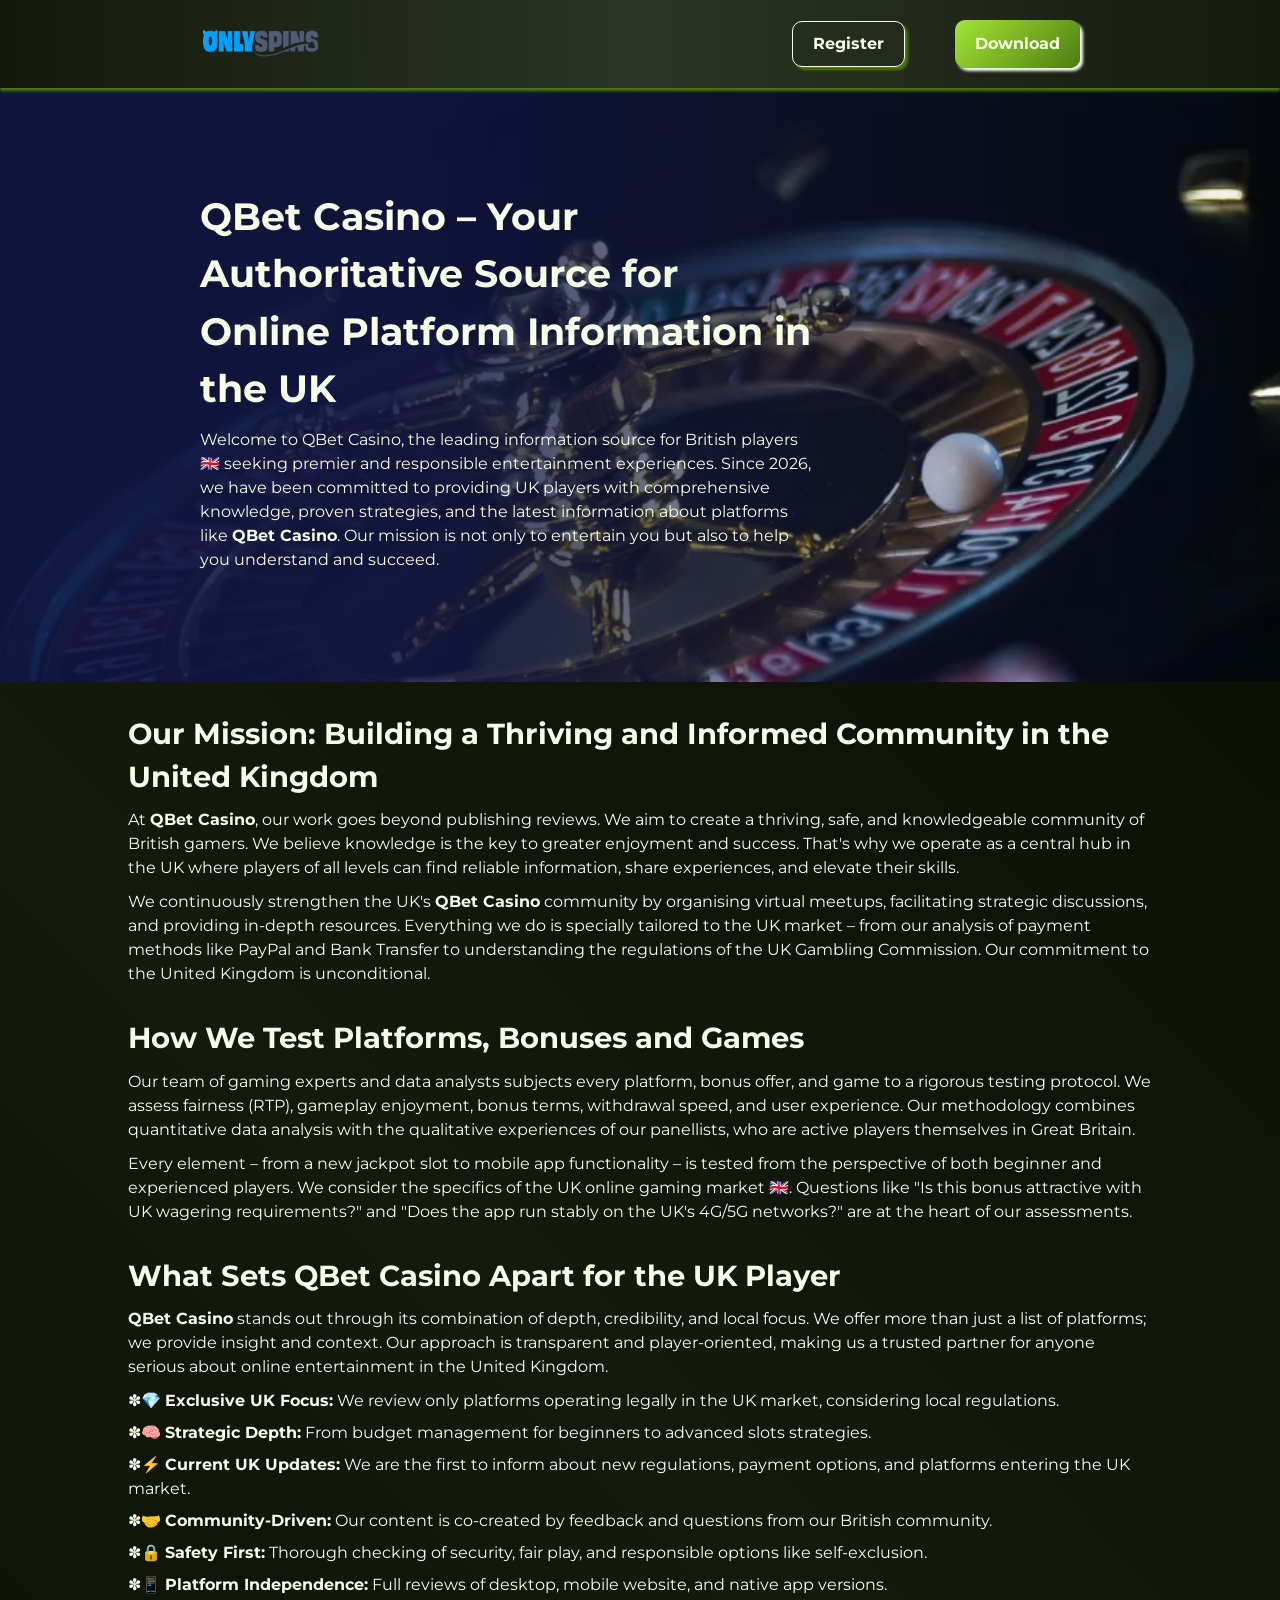
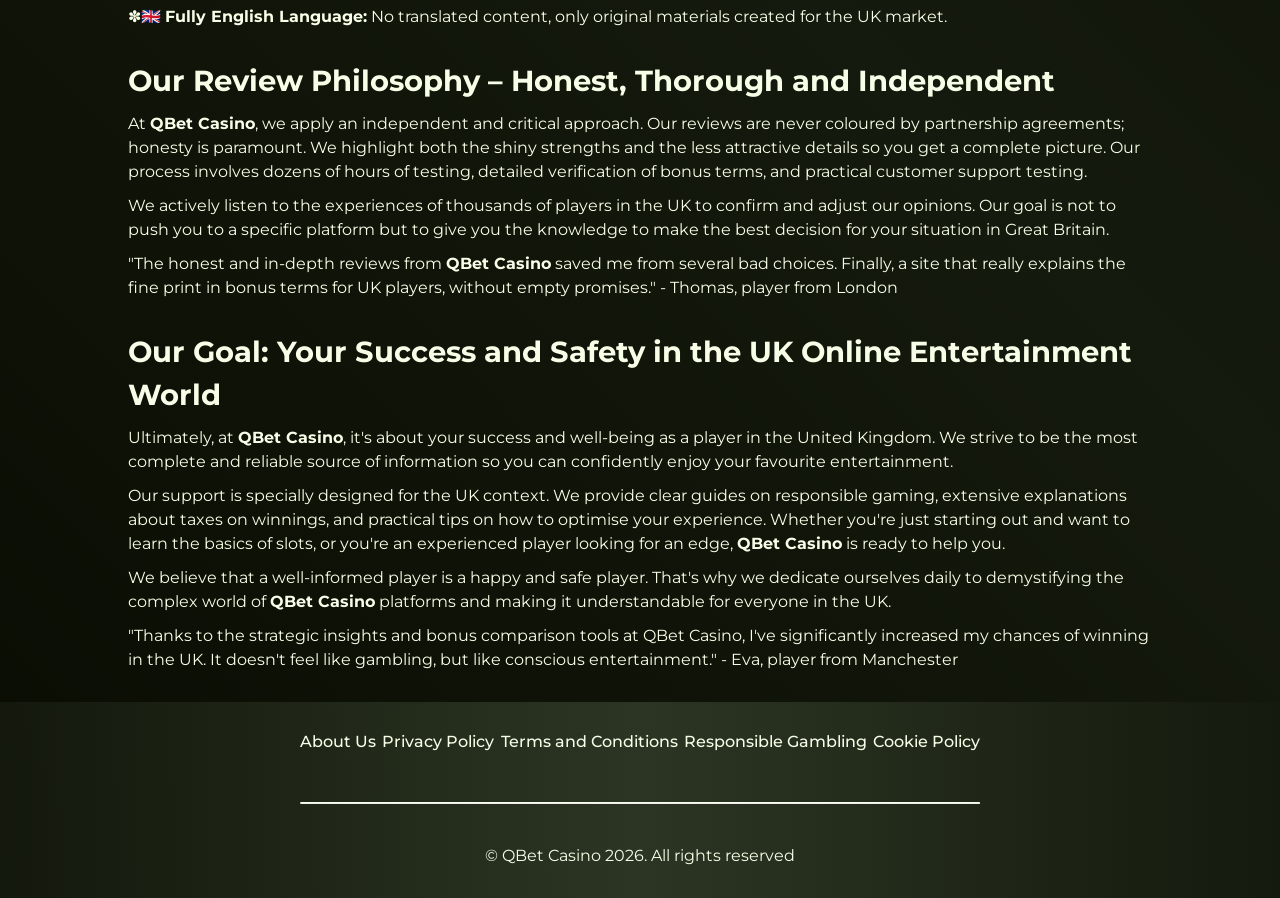
==== about-us/index.html @ 2fca8297 "add task" ====
<!DOCTYPE html>
<html lang="en">

<head>
    <meta charset="UTF-8">
    <meta name="viewport" content="width=device-width, initial-scale=1.0">
    <link rel="stylesheet" href="/style.css">
    <link rel="shortcut icon" href="/favicon.ico" type="image/x-icon">
    <title>QBet Casino – Your Trusted Guide to Online Platforms in the UK</title>
    <meta name="description"
        content="Discover everything about QBet Casino: in-depth guides, winning strategies, expert advice and latest updates specially for UK players.">
    <meta name="googlebot" content="index,follow,noarchive">

    <link rel="canonical" href="https://www.diamondhomeimprovementsltd.co.uk/about-us/">

    <meta property="og:type" content="website" />
    <meta property="og:title" content="QBet Casino – Your Trusted Guide to Online Platforms in the UK" />
    <meta property="og:description"
        content="Discover everything about QBet Casino: in-depth guides, winning strategies, expert advice and latest updates specially for UK players." />
    <meta property="og:url" content="https://www.diamondhomeimprovementsltd.co.uk/about-us/" />
    <meta property="og:site_name" content="QBet Casino" />
    <meta property="og:image" content="https://www.diamondhomeimprovementsltd.co.uk/img/1.webp" />
    <meta property="og:locale" content="en_GB" />

    <meta name="twitter:card" content="summary_large_image" />
    <meta name="twitter:title" content="QBet Casino – Your Trusted Guide to Online Platforms in the UK" />
    <meta name="twitter:description"
        content="Complete guides and proven strategies for QBet Casino players in the United Kingdom." />
    <meta name="twitter:image" content="https://www.diamondhomeimprovementsltd.co.uk/img/1.webp" />
</head>

<body>

    <header>
        <div class="logo">
            <a href="/"><img src="/img/logo.webp" alt="QBet Casino logo" width="140" height="70"></a>
        </div>

        <div class="header-btn">
            <a href="/play/" rel="nofollow" content="noindex" class="h-violet-btn">Register</a>
            <a href="/play/" rel="nofollow" content="noindex" class="h-accent-btn">Download</a>
        </div>
    </header>

    <main>
        <div class="promo">
            <div class="promo-l">
                <h1>QBet Casino – Your Authoritative Source for Online Platform Information in the UK</h1>
                <p class="txt">
                    Welcome to QBet Casino, the leading information source for British players 🇬🇧 seeking premier and
                    responsible entertainment experiences. Since 2026, we have been committed to providing UK players
                    with comprehensive knowledge, proven strategies, and the latest information about platforms like
                    <strong>QBet Casino</strong>. Our mission is not only to entertain you but also to help you
                    understand and succeed.
                </p>
            </div>
        </div>

        <div class="wrapper">
            <div class="container">
                <h2>Our Mission: Building a Thriving and Informed Community in the United Kingdom</h2>
                <p class="txt">
                    At <strong>QBet Casino</strong>, our work goes beyond publishing reviews. We aim to create a
                    thriving, safe, and knowledgeable community of British gamers. We believe knowledge is the key to
                    greater enjoyment and success. That's why we operate as a central hub in the UK where players of all
                    levels can find reliable information, share experiences, and elevate their skills.
                </p>
                <p class="txt">
                    We continuously strengthen the UK's <strong>QBet Casino</strong> community by organising virtual
                    meetups, facilitating strategic discussions, and providing in-depth resources. Everything we do is
                    specially tailored to the UK market – from our analysis of payment methods like PayPal and Bank
                    Transfer to understanding the regulations of the UK Gambling Commission. Our commitment to the
                    United Kingdom is unconditional.
                </p>
            </div>

            <div class="container">
                <h2>How We Test Platforms, Bonuses and Games</h2>
                <p class="txt">
                    Our team of gaming experts and data analysts subjects every platform, bonus offer, and game to a
                    rigorous testing protocol. We assess fairness (RTP), gameplay enjoyment, bonus terms, withdrawal
                    speed, and user experience. Our methodology combines quantitative data analysis with the qualitative
                    experiences of our panellists, who are active players themselves in Great Britain.
                </p>
                <p class="txt">
                    Every element – from a new jackpot slot to mobile app functionality – is tested from the perspective
                    of both beginner and experienced players. We consider the specifics of the UK online gaming market
                    🇬🇧. Questions like "Is this bonus attractive with UK wagering requirements?" and "Does the app run
                    stably on the UK's 4G/5G networks?" are at the heart of our assessments.
                </p>
            </div>

            <div class="container">
                <h2>What Sets QBet Casino Apart for the UK Player</h2>
                <p class="txt">
                    <strong>QBet Casino</strong> stands out through its combination of depth, credibility, and local
                    focus. We offer more than just a list of platforms; we provide insight and context. Our approach is
                    transparent and player-oriented, making us a trusted partner for anyone serious about online
                    entertainment in the United Kingdom.
                </p>
                <ul>
                    <li>💎 <strong>Exclusive UK Focus:</strong> We review only platforms operating legally in the UK
                        market, considering local regulations.</li>
                    <li>🧠 <strong>Strategic Depth:</strong> From budget management for beginners to advanced slots
                        strategies.</li>
                    <li>⚡ <strong>Current UK Updates:</strong> We are the first to inform about new regulations, payment
                        options, and platforms entering the UK market.</li>
                    <li>🤝 <strong>Community-Driven:</strong> Our content is co-created by feedback and questions from
                        our British community.</li>
                    <li>🔒 <strong>Safety First:</strong> Thorough checking of security, fair play, and responsible
                        options like self-exclusion.</li>
                    <li>📱 <strong>Platform Independence:</strong> Full reviews of desktop, mobile website, and native
                        app versions.</li>
                    <li>🇬🇧 <strong>Fully English Language:</strong> No translated content, only original materials
                        created for the UK market.</li>
                </ul>
            </div>

            <div class="container">
                <h2>Our Review Philosophy – Honest, Thorough and Independent</h2>
                <p class="txt">
                    At <strong>QBet Casino</strong>, we apply an independent and critical approach. Our reviews are
                    never coloured by partnership agreements; honesty is paramount. We highlight both the shiny
                    strengths and the less attractive details so you get a complete picture. Our process involves dozens
                    of hours of testing, detailed verification of bonus terms, and practical customer support testing.
                </p>
                <p class="txt">
                    We actively listen to the experiences of thousands of players in the UK to confirm and adjust our
                    opinions. Our goal is not to push you to a specific platform but to give you the knowledge to make
                    the best decision for your situation in Great Britain.
                </p>
                <p class="txt">
                    "The honest and in-depth reviews from <strong>QBet Casino</strong> saved me from several bad
                    choices. Finally, a site that really explains the fine print in bonus terms for UK players, without
                    empty promises." - Thomas, player from London
                </p>
            </div>

            <div class="container">
                <h2>Our Goal: Your Success and Safety in the UK Online Entertainment World</h2>
                <p class="txt">
                    Ultimately, at <strong>QBet Casino</strong>, it's about your success and well-being as a player in
                    the United Kingdom. We strive to be the most complete and reliable source of information so you can
                    confidently enjoy your favourite entertainment.
                </p>
                <p class="txt">
                    Our support is specially designed for the UK context. We provide clear guides on responsible gaming,
                    extensive explanations about taxes on winnings, and practical tips on how to optimise your
                    experience. Whether you're just starting out and want to learn the basics of slots, or you're an
                    experienced player looking for an edge, <strong>QBet Casino</strong> is ready to help you.
                </p>
                <p class="txt">
                    We believe that a well-informed player is a happy and safe player. That's why we dedicate ourselves
                    daily to demystifying the complex world of <strong>QBet Casino</strong> platforms and making it
                    understandable for everyone in the UK.
                </p>
                <p class="txt">
                    "Thanks to the strategic insights and bonus comparison tools at QBet Casino, I've significantly
                    increased my chances of winning in the UK. It doesn't feel like gambling, but like conscious
                    entertainment." - Eva, player from Manchester
                </p>
            </div>
        </div>
    </main>

    <footer>
        <ul>
            <li>
                <a href="/about-us/">About Us</a>
            </li>
            <li>
                <a href="/privacy-policy/">Privacy Policy</a>
            </li>
            <li>
                <a href="/terms-and-conditions/">Terms and Conditions</a>
            </li>
            <li>
                <a href="/responsible-gambling/">Responsible Gambling</a>
            </li>
            <li>
                <a href="/cookie-policy/">Cookie Policy</a>
            </li>
        </ul>

        <hr>

        <p class="txt">
            © QBet Casino 2026. All rights reserved
        </p>
    </footer>
</body>

</html>
---- style.css ----
@font-face {
	font-family: Montserrat;
	src: url('./font/Montserrat-Regular.ttf') format('truetype');
	font-weight: 400;
	font-style: normal;
}
@font-face {
	font-family: Montserrat;
	src: url('./font/Montserrat-Medium.ttf') format('truetype');
	font-weight: 500;
	font-style: normal;
}
@font-face {
	font-family: Montserrat;
	src: url('./font/Montserrat-Bold.ttf') format('truetype');
	font-weight: 700;
	font-style: normal;
}

:root {
	--background: linear-gradient(45deg, #0a0c02 0%, #141a0d 45%, #0a0c02 100%);
	--header: linear-gradient(90deg, #141a0de0, #2c3524, #141a0d);
	--btn-accent: linear-gradient(135deg, #a3e635, #4d7c0f);
	--btn-inherit: #f7fee7;
	--accent: linear-gradient(135deg, #bef264, #65a30d);
	--gift: #f9fafb;
	--gift-btn: linear-gradient(135deg, #365314, #1a2e05);
	--border-radius: 10px;
	--table: linear-gradient(180deg, #141a0d, #0a0c02);
	--minus: #fb7185;
	--shadow: #a3e63520;
	--second-shadow: #4d7c0f;
}

* {
	margin: 0;
	padding: 0;
	box-sizing: border-box;
	scroll-behavior: smooth;
	text-overflow: clip;
}

ul {
	list-style: '✽';
	list-style-position: inside;
}

ul li,
ol li {
	margin: 8px 0;
}

ul li::marker {
	color: var(--accent);
}

ol {
	list-style-position: inside;
}

a {
	text-decoration: none;
	color: inherit;
}

img,
video {
	width: 80%;
	height: auto;
	display: block;
	border-radius: var(--border-radius);
}

button {
	all: unset;
	cursor: pointer;
	box-sizing: border-box;
}

input,
textarea,
button,
select {
	font: inherit;
	border: none;
	outline: none;
}

h1,
h2,
h3,
h4,
h5,
h6 {
	font-weight: 500;
	color: var(--btn-inherit) fff;
}

h1 {
	font-weight: 700;
	font-size: 2.4rem;
}

h2 {
	font-size: 1.8rem;
	font-weight: 700;
}

h3 {
	font-size: 1.5rem;
	font-weight: 500;
	margin: 10px 0;
}

.txt {
	font-size: 1rem;
	margin: 10px 0;
}
body {
	font-family: 'Montserrat', sans-serif;
	font-size: 1rem;
	line-height: 1.5;
	background: var(--background);
	color: var(--btn-inherit);
	box-sizing: border-box;
}

main {
	width: 100%;
	margin: 0 auto;
}

header {
	padding: 10px 200px;
	height: auto;
	display: flex;
	align-items: center;
	justify-content: space-between;
	background: var(--header);
	box-shadow: 0 3px 3px var(--second-shadow);
	max-width: 100vw;
	margin: 0 auto;
	position: sticky;
	top: 0;
	z-index: 100;
}

header img {
	width: 120px;
	height: auto;
	border-radius: 10px;
}

.header-btn {
	display: flex;
	align-items: center;
	justify-content: space-between;
}

.h-violet-btn {
	padding: 10px 20px;
	font-size: 1rem;
	border: 1px solid var(--btn-inherit);
	border-radius: 10px;
	box-shadow: 3px 3px 3px var(--second-shadow);
	margin-right: 50px;
	font-weight: 700;
	transition: all 0.3s ease-in-out;
}

.h-accent-btn {
	padding: 12px 20px;
	font-size: 1rem;
	background: var(--btn-accent);
	box-shadow: 3px 3px 3px var(--gift);
	border-radius: 10px;
	text-align: center;
	font-weight: 700;
	transition: all 0.3s ease;
}

.h-app-link {
	font-size: 1rem;
	font-weight: 600;
	transition: all 0.5s ease;
}

.h-accent-btn:hover {
	background: white;
	color: var(--minus);
}

.h-violet-btn:hover,
.h-accent-btn:hover {
	transform: scale(0.9);
	box-shadow: 1px 1px 5px var(--gift);
}

.h-app-link:hover {
	font-size: 1.2rem;
}

.wrapper {
	max-width: 80%;
	margin: 0 auto;
}

.promo {
	display: flex;
	align-items: center;
	justify-content: space-between;
	padding: 100px 200px;
	gap: 50px;
	background-image:
		linear-gradient(90deg, rgba(17, 22, 65, 0.89) 30%, rgba(255, 255, 255, 0) 100%), url(./img/layer.webp);
	background-repeat: no-repeat;
	background-size: cover;
}

.promo-l {
	width: 70%;
	z-index: 10;
}

.blob {
	position: absolute;
	width: 80px;
	height: 80px;
	background: var(--btn-accent);
	box-shadow:
		0 0 50px rgba(250, 204, 21, 0.4),
		inset 10px -10px 20px rgba(0, 0, 0, 0.1);
	border-radius: 60% 40% 30% 70% / 60% 30% 70% 40%;
	animation:
		morph 8s ease-in-out infinite,
		float 12s ease-in-out infinite;

	filter: blur(1px);
	z-index: -1;
}

@keyframes morph {
	0% {
		border-radius: 60% 40% 30% 70% / 60% 30% 70% 40%;
	}
	25% {
		border-radius: 45% 55% 50% 50% / 55% 45% 55% 45%;
	}
	50% {
		border-radius: 30% 70% 70% 30% / 30% 30% 70% 70%;
	}
	75% {
		border-radius: 55% 45% 40% 60% / 45% 55% 45% 55%;
	}
	100% {
		border-radius: 60% 40% 30% 70% / 60% 30% 70% 40%;
	}
}

@keyframes float {
	0%,
	100% {
		transform: translate(0, 0) rotate(0deg);
	}
	33% {
		transform: translate(30px, -50px) rotate(5deg);
	}
	66% {
		transform: translate(-20px, 20px) rotate(-5deg);
	}
}

.promo-gift {
	background: var(--gift);
	width: 30%;
	height: auto;
	padding: 20px 40px;
	text-align: center;
	border-radius: 20px;
	animation: pulse-shadow 2s infinite;
}

@keyframes pulse-shadow {
	0% {
		box-shadow: 0 0 25px 3px var(--second-shadow);
	}
	50% {
		box-shadow: 0 0 15px 8px var(--second-shadow);
	}
	100% {
		box-shadow: 0 0 25px 3px var(--second-shadow);
	}
}

.gift-box {
	background: var(--gift);
	border-radius: 100%;
	width: 84px;
	height: auto;
	display: flex;
	align-items: center;
	justify-content: center;
	padding: 12px;
	margin: 0px auto;
	margin-top: -48px;
}

.txt-accent {
	color: var(--minus);
	font-size: 1.5rem;
	line-height: 2rem;
	font-weight: 700;
}

.btn-accent {
	display: inline-block;
	padding: 10px 16px;
	font-size: 1rem;
	background: var(--gift-btn);
	color: var(--btn-inherit) fff;
	border-radius: 10px;
	text-align: center;
	font-weight: 700;
	margin: 20px auto;
	text-transform: uppercase;
	transition: all 0.4s ease-in-out;
}

.btn-accent:hover {
	transform: scale(1.1);
}

.gift-zoom {
	animation: zoom-in-zoom-out 3s ease infinite;
}

@keyframes zoom-in-zoom-out {
	0% {
		scale: 120%;
	}
	50% {
		scale: 140%;
	}
	100% {
		scale: 120%;
	}
}

.navigation {
	margin: 20px auto;
	background: var(--gift-btn);
	border-radius: 16px;
	box-shadow: 0 0 15px 3px var(--second-shadow);
	padding: 8px;
	transition: all 0.4s ease;
}

.navigation:hover {
	box-shadow: 0 0 10px 9px var(--second-shadow);
}

.txt-nav {
	text-align: center;
	cursor: pointer;
	position: relative;
	padding: 10px 0;
	font-size: 1.2rem;
	font-weight: 500;
	display: block;
}

.txt-nav::before {
	content: '☰';
	position: absolute;
	top: 11px;
	right: 20px;
}

.nav-list {
	margin: 0 auto;
	column-count: 3;
	width: 100%;
	border: 1px solid var(--accent);
	padding: 10px;
	background: var(--gift-btn);
	border-radius: 10px;
	display: none;
}

#toggle-nav:checked ~ .nav-list {
	display: block;
}

.nav-list li {
	margin: 4px 0;
}

.nav-list li a:hover {
	text-decoration: underline;
}

.container {
	margin: 30px auto;
}

.table-wrapper {
	overflow-x: auto;
	margin-top: 1.5rem;
	border-radius: var(--border-radius);
	width: 100%;
}

.table-wrapper table {
	width: 100%;
	border-collapse: collapse;
	color: var(--white);
	font-size: 1rem;
	min-width: 320px;
	background: var(--gift-btn);
	border-radius: 12px;
	margin: 20px auto;
}

thead {
	background: var(--table);
}

table td,
table th {
	border: 1px solid var(--background);
	padding: 8px;
}

table tr:nth-child(even) {
	background: #20173072;
}

.steps-container {
	display: flex;
	flex-direction: column;
	gap: 40px;
	padding-left: 24px;
	border-left: 3px solid #6edb7d;
	margin: 20px 40px;
	width: 100%;
}

.loggen {
	width: 80%;
	margin: 20px auto;
	padding: 40px;
	background: var(--gift-btn);
	border-radius: 10px;
	border: 2px solid var(--accent);
}

.loggen h2 {
	text-align: center;
}

.step {
	display: flex;
	align-items: flex-start;
	gap: 20px;
	position: relative;
}

.step-number {
	position: absolute;
	left: -40px;
	top: 0;
	background: #6edb7d;
	color: white;
	font-weight: bold;
	border-radius: 50%;
	width: 30px;
	height: 30px;
	text-align: center;
	line-height: 30px;
	font-size: 16px;
}

hr {
	width: 100%;
	border-top: 1px solid var(--btn-inherit);
	border-radius: 10px;
	margin-top: 10px;
}

.step-content {
	width: 90%;
}

.step-content h3 {
	margin: 0 0 10px;
	font-size: 20px;
	color: var(--btn-inherit);
}

.step-content img {
	max-width: 60%;
	border-radius: 8px;
	margin-bottom: 10px;
}

.promoties-bonus {
	display: flex;
	align-items: start;
	justify-content: space-evenly;
	gap: 30px;
}

.voordelen {
	width: 100%;
	border: 2px solid var(--btn-accent);
	border-radius: 12px;
}

.voordelen ul,
.nadelen ul {
	padding: 14px 20px;
}

.voordelen-title {
	display: flex;
	background: var(--btn-accent);
	font-size: 1.2rem;
	font-weight: 700;
	padding: 8px 14px;
	border-top-left-radius: 8px;
	border-top-right-radius: 8px;
}

.nadelen {
	width: 100%;
	border: 2px solid var(--minus);
	border-radius: 12px;
}

.nadelen-title {
	display: flex;
	background: var(--minus);
	font-size: 1.2rem;
	font-weight: 700;
	padding: 8px 14px;
	border-top-left-radius: 8px;
	border-top-right-radius: 8px;
}

.faq-contnetn {
	background: var(--table);
	padding: 18px 40px;
}

.qa-content {
	margin: 20px auto;
	display: flex;
	flex-direction: column;
}
.qa-scontent-title {
	margin: 10px auto;
	border-top: 1px solid var(--btn-inherit);
}

.qa-title {
	font-size: 20px;
	width: 100%;
	position: relative;
	margin: 0;
	display: block;
	cursor: pointer;
}

.qa-answaer {
	font-size: 18px;
	padding: 0px 10px;
	margin: 0 10px;
	color: var(--btn-inherit);
}

footer {
	display: flex;
	flex-direction: column;
	align-items: center;
	justify-content: center;
	gap: 30px;
	margin: 0 auto;
	width: 100%;
	padding: 20px 300px;
	background: var(--header);
	text-align: center;
}

footer ul {
	list-style: none;
	display: flex;
	align-items: center;
	justify-content: space-between;
	width: 100%;
	font-size: 1rem;
	font-weight: 500;
	transition: all 0.4s ease-in-out;
}

footer a img {
	width: 80px;
	height: auto;
}

footer ul li:hover {
	color: var(--btn-accent);
}

.f-active {
	color: var(--btn-accent);
}

.pages {
	padding: 20px 0;
	display: flex;
	flex-direction: column;
	gap: 20px;
}

@media (max-width: 1024px) {
	h1 {
		font-size: 2rem;
	}

	header {
		/* flex-wrap: wrap; */
		padding: 4px 6px;
		margin: 0 auto;
		text-align: center;
		align-items: center;
		justify-content: center;
		gap: 4px;
		max-width: 100vw;
		margin: 0 auto;
		position: sticky;
		top: 0;
		z-index: 100;
	}

	header img {
		max-width: 100px;
	}

	.h-violet-btn {
		margin-right: 10px;
	}

	.h-violet-btn,
	.h-accent-btn {
		padding: 10px 14px;
	}

	.header-app {
		position: absolute;
		bottom: -24px;
		background: var(--header);
		width: 100vw;
	}

	.promo {
		padding: 20px;
		margin: 0 auto;
		flex-direction: column;
	}

	.promo-l {
		width: 100%;
	}

	.promo-gift {
		width: 100%;
	}

	.nav-list {
		column-count: 2;
		justify-content: space-between;
	}

	table {
		width: 100%;
	}

	.loggen {
		width: 100%;
		margin: 20px 8px;
	}

	.promoties-bonus {
		flex-direction: column;
	}

	.wrapper {
		max-width: 100%;
		padding: 10px;
		margin: 20px auto;
	}

	footer {
		padding: 10px;
		text-align: center;
	}

	footer ul:first-child {
		flex-direction: column;
	}
}
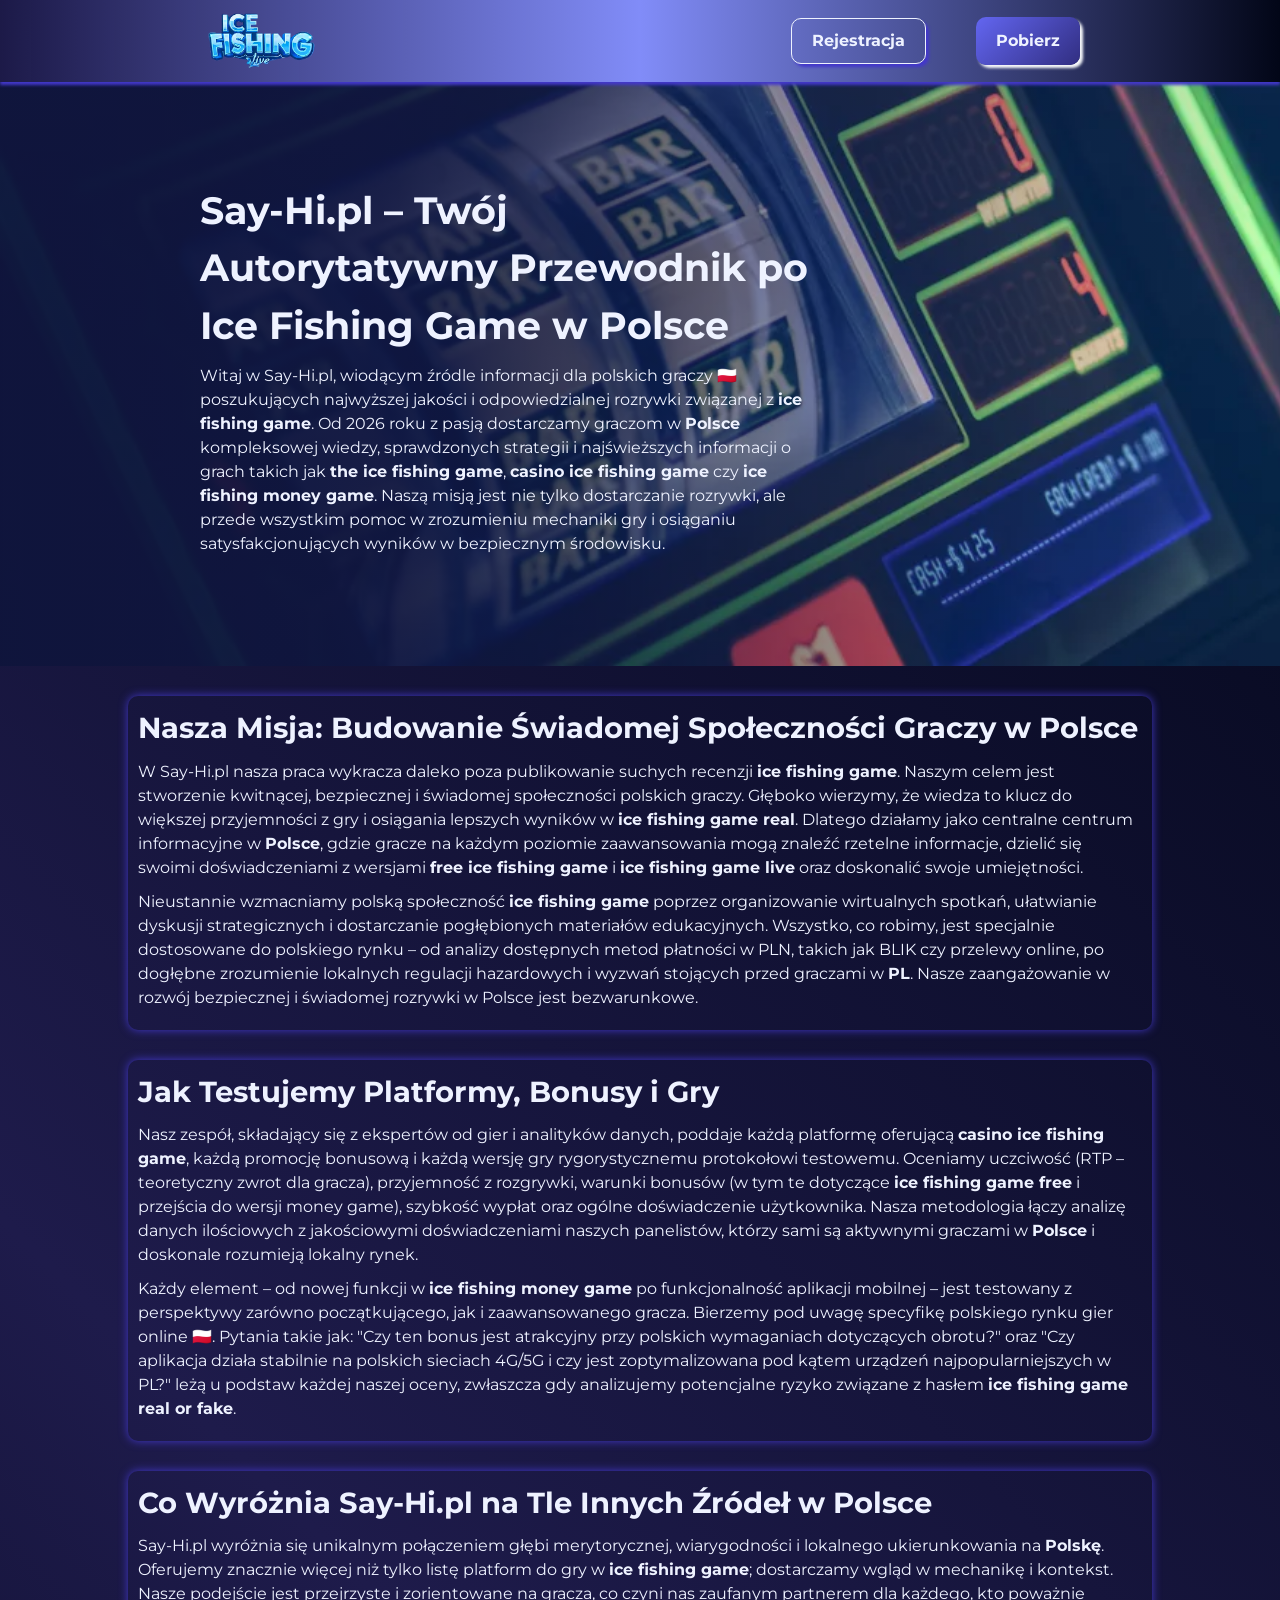
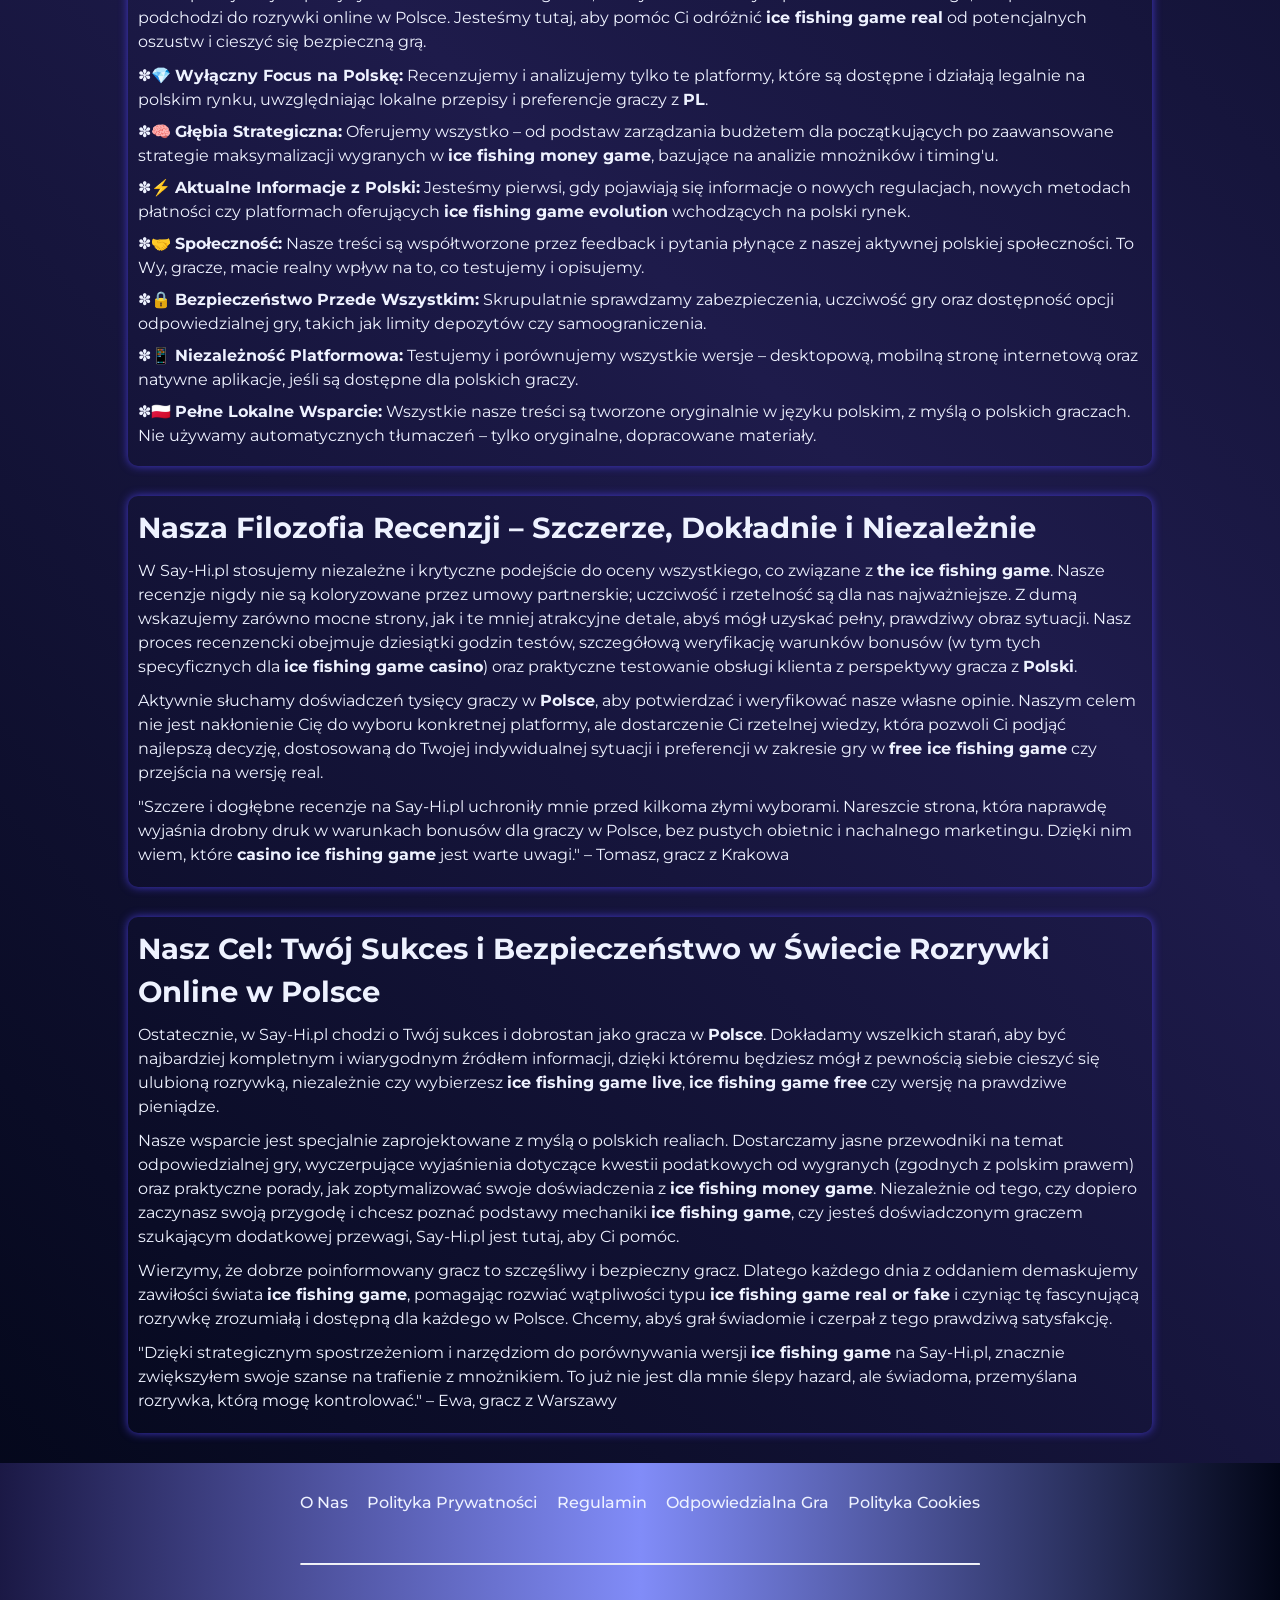
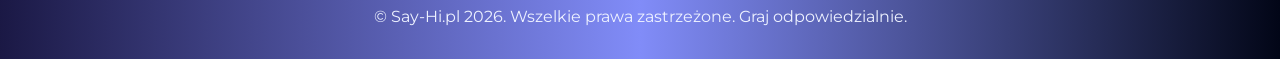
==== commit d9419dcb: "add new info" ====
--- a/about-us/index.html
+++ b/about-us/index.html
@@ -1,163 +1,197 @@
 <!DOCTYPE html>
-<html lang="en">
+<html lang="pl">
 
 <head>
     <meta charset="UTF-8">
     <meta name="viewport" content="width=device-width, initial-scale=1.0">
     <link rel="stylesheet" href="/style.css">
     <link rel="shortcut icon" href="/favicon.ico" type="image/x-icon">
-    <title>QBet Casino – Your Trusted Guide to Online Platforms in the UK</title>
+    <title>O Nas – Say-Hi.pl | Twój Przewodnik po Ice Fishing Game w Polsce</title>
     <meta name="description"
-        content="Discover everything about QBet Casino: in-depth guides, winning strategies, expert advice and latest updates specially for UK players.">
+        content="Poznaj zespół Say-Hi.pl – wiarygodne źródło informacji o ice fishing game w Polsce. Dowiedz się kim jesteśmy, jak testujemy gry i dlaczego ufają nam gracze z PL.">
     <meta name="googlebot" content="index,follow,noarchive">
 
-    <link rel="canonical" href="https://www.diamondhomeimprovementsltd.co.uk/about-us/">
+    <link rel="canonical" href="https://say-hi.pl/about-us/">
 
     <meta property="og:type" content="website" />
-    <meta property="og:title" content="QBet Casino – Your Trusted Guide to Online Platforms in the UK" />
+    <meta property="og:title" content="O Nas – Say-Hi.pl | Twój Przewodnik po Ice Fishing Game w Polsce" />
     <meta property="og:description"
-        content="Discover everything about QBet Casino: in-depth guides, winning strategies, expert advice and latest updates specially for UK players." />
-    <meta property="og:url" content="https://www.diamondhomeimprovementsltd.co.uk/about-us/" />
-    <meta property="og:site_name" content="QBet Casino" />
-    <meta property="og:image" content="https://www.diamondhomeimprovementsltd.co.uk/img/1.webp" />
-    <meta property="og:locale" content="en_GB" />
+        content="Poznaj zespół Say-Hi.pl – wiarygodne źródło informacji o ice fishing game w Polsce. Dowiedz się kim jesteśmy, jak testujemy gry i dlaczego ufają nam gracze z PL." />
+    <meta property="og:url" content="https://say-hi.pl/about-us/" />
+    <meta property="og:site_name" content="Say-Hi.pl" />
+    <meta property="og:image" content="https://say-hi.pl/img/1.webp" />
+    <meta property="og:locale" content="pl_PL" />
 
     <meta name="twitter:card" content="summary_large_image" />
-    <meta name="twitter:title" content="QBet Casino – Your Trusted Guide to Online Platforms in the UK" />
+    <meta name="twitter:title" content="O Nas – Say-Hi.pl | Twój Przewodnik po Ice Fishing Game w Polsce" />
     <meta name="twitter:description"
-        content="Complete guides and proven strategies for QBet Casino players in the United Kingdom." />
-    <meta name="twitter:image" content="https://www.diamondhomeimprovementsltd.co.uk/img/1.webp" />
+        content="Kompletne przewodniki i sprawdzone strategie dla graczy ice fishing game w Polsce." />
+    <meta name="twitter:image" content="https://say-hi.pl/img/1.webp" />
 </head>
 
 <body>
 
     <header>
         <div class="logo">
-            <a href="/"><img src="/img/logo.webp" alt="QBet Casino logo" width="140" height="70"></a>
+            <a href="/"><img src="/img/logo.webp" alt="Say-Hi.pl logo" width="140" height="70"></a>
         </div>
 
         <div class="header-btn">
-            <a href="/play/" rel="nofollow" content="noindex" class="h-violet-btn">Register</a>
-            <a href="/play/" rel="nofollow" content="noindex" class="h-accent-btn">Download</a>
+            <a href="/play/" rel="nofollow" content="noindex" class="h-violet-btn">Rejestracja</a>
+            <a href="/play/" rel="nofollow" content="noindex" class="h-accent-btn">Pobierz</a>
         </div>
     </header>
 
     <main>
         <div class="promo">
             <div class="promo-l">
-                <h1>QBet Casino – Your Authoritative Source for Online Platform Information in the UK</h1>
-                <p class="txt">
-                    Welcome to QBet Casino, the leading information source for British players 🇬🇧 seeking premier and
-                    responsible entertainment experiences. Since 2026, we have been committed to providing UK players
-                    with comprehensive knowledge, proven strategies, and the latest information about platforms like
-                    <strong>QBet Casino</strong>. Our mission is not only to entertain you but also to help you
-                    understand and succeed.
+                <h1>Say-Hi.pl – Twój Autorytatywny Przewodnik po Ice Fishing Game w Polsce</h1>
+                <p class="txt">
+                    Witaj w Say-Hi.pl, wiodącym źródle informacji dla polskich graczy 🇵🇱 poszukujących najwyższej
+                    jakości i odpowiedzialnej rozrywki związanej z <strong>ice fishing game</strong>. Od 2026 roku z
+                    pasją dostarczamy graczom w <strong>Polsce</strong> kompleksowej wiedzy, sprawdzonych strategii i
+                    najświeższych informacji o grach takich jak <strong>the ice fishing game</strong>, <strong>casino
+                        ice fishing game</strong> czy <strong>ice fishing money game</strong>. Naszą misją jest nie
+                    tylko dostarczanie rozrywki, ale przede wszystkim pomoc w zrozumieniu mechaniki gry i osiąganiu
+                    satysfakcjonujących wyników w bezpiecznym środowisku.
                 </p>
             </div>
         </div>
 
         <div class="wrapper">
             <div class="container">
-                <h2>Our Mission: Building a Thriving and Informed Community in the United Kingdom</h2>
-                <p class="txt">
-                    At <strong>QBet Casino</strong>, our work goes beyond publishing reviews. We aim to create a
-                    thriving, safe, and knowledgeable community of British gamers. We believe knowledge is the key to
-                    greater enjoyment and success. That's why we operate as a central hub in the UK where players of all
-                    levels can find reliable information, share experiences, and elevate their skills.
-                </p>
-                <p class="txt">
-                    We continuously strengthen the UK's <strong>QBet Casino</strong> community by organising virtual
-                    meetups, facilitating strategic discussions, and providing in-depth resources. Everything we do is
-                    specially tailored to the UK market – from our analysis of payment methods like PayPal and Bank
-                    Transfer to understanding the regulations of the UK Gambling Commission. Our commitment to the
-                    United Kingdom is unconditional.
-                </p>
-            </div>
-
-            <div class="container">
-                <h2>How We Test Platforms, Bonuses and Games</h2>
-                <p class="txt">
-                    Our team of gaming experts and data analysts subjects every platform, bonus offer, and game to a
-                    rigorous testing protocol. We assess fairness (RTP), gameplay enjoyment, bonus terms, withdrawal
-                    speed, and user experience. Our methodology combines quantitative data analysis with the qualitative
-                    experiences of our panellists, who are active players themselves in Great Britain.
-                </p>
-                <p class="txt">
-                    Every element – from a new jackpot slot to mobile app functionality – is tested from the perspective
-                    of both beginner and experienced players. We consider the specifics of the UK online gaming market
-                    🇬🇧. Questions like "Is this bonus attractive with UK wagering requirements?" and "Does the app run
-                    stably on the UK's 4G/5G networks?" are at the heart of our assessments.
-                </p>
-            </div>
-
-            <div class="container">
-                <h2>What Sets QBet Casino Apart for the UK Player</h2>
-                <p class="txt">
-                    <strong>QBet Casino</strong> stands out through its combination of depth, credibility, and local
-                    focus. We offer more than just a list of platforms; we provide insight and context. Our approach is
-                    transparent and player-oriented, making us a trusted partner for anyone serious about online
-                    entertainment in the United Kingdom.
+                <h2>Nasza Misja: Budowanie Świadomej Społeczności Graczy w Polsce</h2>
+                <p class="txt">
+                    W Say-Hi.pl nasza praca wykracza daleko poza publikowanie suchych recenzji <strong>ice fishing
+                        game</strong>. Naszym celem jest stworzenie kwitnącej, bezpiecznej i świadomej społeczności
+                    polskich graczy. Głęboko wierzymy, że wiedza to klucz do większej przyjemności z gry i osiągania
+                    lepszych wyników w <strong>ice fishing game real</strong>. Dlatego działamy jako centralne centrum
+                    informacyjne w <strong>Polsce</strong>, gdzie gracze na każdym poziomie zaawansowania mogą znaleźć
+                    rzetelne informacje, dzielić się swoimi doświadczeniami z wersjami <strong>free ice fishing
+                        game</strong> i <strong>ice fishing game live</strong> oraz doskonalić swoje umiejętności.
+                </p>
+                <p class="txt">
+                    Nieustannie wzmacniamy polską społeczność <strong>ice fishing game</strong> poprzez organizowanie
+                    wirtualnych spotkań, ułatwianie dyskusji strategicznych i dostarczanie pogłębionych materiałów
+                    edukacyjnych. Wszystko, co robimy, jest specjalnie dostosowane do polskiego rynku – od analizy
+                    dostępnych metod płatności w PLN, takich jak BLIK czy przelewy online, po dogłębne zrozumienie
+                    lokalnych regulacji hazardowych i wyzwań stojących przed graczami w <strong>PL</strong>. Nasze
+                    zaangażowanie w rozwój bezpiecznej i świadomej rozrywki w Polsce jest bezwarunkowe.
+                </p>
+            </div>
+
+            <div class="container">
+                <h2>Jak Testujemy Platformy, Bonusy i Gry</h2>
+                <p class="txt">
+                    Nasz zespół, składający się z ekspertów od gier i analityków danych, poddaje każdą platformę
+                    oferującą <strong>casino ice fishing game</strong>, każdą promocję bonusową i każdą wersję gry
+                    rygorystycznemu protokołowi testowemu. Oceniamy uczciwość (RTP – teoretyczny zwrot dla gracza),
+                    przyjemność z rozgrywki, warunki bonusów (w tym te dotyczące <strong>ice fishing game free</strong>
+                    i przejścia do wersji money game), szybkość wypłat oraz ogólne doświadczenie użytkownika. Nasza
+                    metodologia łączy analizę danych ilościowych z jakościowymi doświadczeniami naszych panelistów,
+                    którzy sami są aktywnymi graczami w <strong>Polsce</strong> i doskonale rozumieją lokalny rynek.
+                </p>
+                <p class="txt">
+                    Każdy element – od nowej funkcji w <strong>ice fishing money game</strong> po funkcjonalność
+                    aplikacji mobilnej – jest testowany z perspektywy zarówno początkującego, jak i zaawansowanego
+                    gracza. Bierzemy pod uwagę specyfikę polskiego rynku gier online 🇵🇱. Pytania takie jak: "Czy ten
+                    bonus jest atrakcyjny przy polskich wymaganiach dotyczących obrotu?" oraz "Czy aplikacja działa
+                    stabilnie na polskich sieciach 4G/5G i czy jest zoptymalizowana pod kątem urządzeń
+                    najpopularniejszych w PL?" leżą u podstaw każdej naszej oceny, zwłaszcza gdy analizujemy potencjalne
+                    ryzyko związane z hasłem <strong>ice fishing game real or fake</strong>.
+                </p>
+            </div>
+
+            <div class="container">
+                <h2>Co Wyróżnia Say-Hi.pl na Tle Innych Źródeł w Polsce</h2>
+                <p class="txt">
+                    Say-Hi.pl wyróżnia się unikalnym połączeniem głębi merytorycznej, wiarygodności i lokalnego
+                    ukierunkowania na <strong>Polskę</strong>. Oferujemy znacznie więcej niż tylko listę platform do gry
+                    w <strong>ice fishing game</strong>; dostarczamy wgląd w mechanikę i kontekst. Nasze podejście jest
+                    przejrzyste i zorientowane na gracza, co czyni nas zaufanym partnerem dla każdego, kto poważnie
+                    podchodzi do rozrywki online w Polsce. Jesteśmy tutaj, aby pomóc Ci odróżnić <strong>ice fishing
+                        game real</strong> od potencjalnych oszustw i cieszyć się bezpieczną grą.
                 </p>
                 <ul>
-                    <li>💎 <strong>Exclusive UK Focus:</strong> We review only platforms operating legally in the UK
-                        market, considering local regulations.</li>
-                    <li>🧠 <strong>Strategic Depth:</strong> From budget management for beginners to advanced slots
-                        strategies.</li>
-                    <li>⚡ <strong>Current UK Updates:</strong> We are the first to inform about new regulations, payment
-                        options, and platforms entering the UK market.</li>
-                    <li>🤝 <strong>Community-Driven:</strong> Our content is co-created by feedback and questions from
-                        our British community.</li>
-                    <li>🔒 <strong>Safety First:</strong> Thorough checking of security, fair play, and responsible
-                        options like self-exclusion.</li>
-                    <li>📱 <strong>Platform Independence:</strong> Full reviews of desktop, mobile website, and native
-                        app versions.</li>
-                    <li>🇬🇧 <strong>Fully English Language:</strong> No translated content, only original materials
-                        created for the UK market.</li>
+                    <li>💎 <strong>Wyłączny Focus na Polskę:</strong> Recenzujemy i analizujemy tylko te platformy,
+                        które są dostępne i działają legalnie na polskim rynku, uwzględniając lokalne przepisy i
+                        preferencje graczy z <strong>PL</strong>.</li>
+                    <li>🧠 <strong>Głębia Strategiczna:</strong> Oferujemy wszystko – od podstaw zarządzania budżetem
+                        dla początkujących po zaawansowane strategie maksymalizacji wygranych w <strong>ice fishing
+                            money game</strong>, bazujące na analizie mnożników i timing'u.</li>
+                    <li>⚡ <strong>Aktualne Informacje z Polski:</strong> Jesteśmy pierwsi, gdy pojawiają się informacje
+                        o nowych regulacjach, nowych metodach płatności czy platformach oferujących <strong>ice fishing
+                            game evolution</strong> wchodzących na polski rynek.</li>
+                    <li>🤝 <strong>Społeczność:</strong> Nasze treści są współtworzone przez feedback i pytania płynące
+                        z naszej aktywnej polskiej społeczności. To Wy, gracze, macie realny wpływ na to, co testujemy i
+                        opisujemy.</li>
+                    <li>🔒 <strong>Bezpieczeństwo Przede Wszystkim:</strong> Skrupulatnie sprawdzamy zabezpieczenia,
+                        uczciwość gry oraz dostępność opcji odpowiedzialnej gry, takich jak limity depozytów czy
+                        samoograniczenia.</li>
+                    <li>📱 <strong>Niezależność Platformowa:</strong> Testujemy i porównujemy wszystkie wersje –
+                        desktopową, mobilną stronę internetową oraz natywne aplikacje, jeśli są dostępne dla polskich
+                        graczy.</li>
+                    <li>🇵🇱 <strong>Pełne Lokalne Wsparcie:</strong> Wszystkie nasze treści są tworzone oryginalnie w
+                        języku polskim, z myślą o polskich graczach. Nie używamy automatycznych tłumaczeń – tylko
+                        oryginalne, dopracowane materiały.</li>
                 </ul>
             </div>
 
             <div class="container">
-                <h2>Our Review Philosophy – Honest, Thorough and Independent</h2>
-                <p class="txt">
-                    At <strong>QBet Casino</strong>, we apply an independent and critical approach. Our reviews are
-                    never coloured by partnership agreements; honesty is paramount. We highlight both the shiny
-                    strengths and the less attractive details so you get a complete picture. Our process involves dozens
-                    of hours of testing, detailed verification of bonus terms, and practical customer support testing.
-                </p>
-                <p class="txt">
-                    We actively listen to the experiences of thousands of players in the UK to confirm and adjust our
-                    opinions. Our goal is not to push you to a specific platform but to give you the knowledge to make
-                    the best decision for your situation in Great Britain.
-                </p>
-                <p class="txt">
-                    "The honest and in-depth reviews from <strong>QBet Casino</strong> saved me from several bad
-                    choices. Finally, a site that really explains the fine print in bonus terms for UK players, without
-                    empty promises." - Thomas, player from London
-                </p>
-            </div>
-
-            <div class="container">
-                <h2>Our Goal: Your Success and Safety in the UK Online Entertainment World</h2>
-                <p class="txt">
-                    Ultimately, at <strong>QBet Casino</strong>, it's about your success and well-being as a player in
-                    the United Kingdom. We strive to be the most complete and reliable source of information so you can
-                    confidently enjoy your favourite entertainment.
-                </p>
-                <p class="txt">
-                    Our support is specially designed for the UK context. We provide clear guides on responsible gaming,
-                    extensive explanations about taxes on winnings, and practical tips on how to optimise your
-                    experience. Whether you're just starting out and want to learn the basics of slots, or you're an
-                    experienced player looking for an edge, <strong>QBet Casino</strong> is ready to help you.
-                </p>
-                <p class="txt">
-                    We believe that a well-informed player is a happy and safe player. That's why we dedicate ourselves
-                    daily to demystifying the complex world of <strong>QBet Casino</strong> platforms and making it
-                    understandable for everyone in the UK.
-                </p>
-                <p class="txt">
-                    "Thanks to the strategic insights and bonus comparison tools at QBet Casino, I've significantly
-                    increased my chances of winning in the UK. It doesn't feel like gambling, but like conscious
-                    entertainment." - Eva, player from Manchester
+                <h2>Nasza Filozofia Recenzji – Szczerze, Dokładnie i Niezależnie</h2>
+                <p class="txt">
+                    W Say-Hi.pl stosujemy niezależne i krytyczne podejście do oceny wszystkiego, co związane z
+                    <strong>the ice fishing game</strong>. Nasze recenzje nigdy nie są koloryzowane przez umowy
+                    partnerskie; uczciwość i rzetelność są dla nas najważniejsze. Z dumą wskazujemy zarówno mocne
+                    strony, jak i te mniej atrakcyjne detale, abyś mógł uzyskać pełny, prawdziwy obraz sytuacji. Nasz
+                    proces recenzencki obejmuje dziesiątki godzin testów, szczegółową weryfikację warunków bonusów (w
+                    tym tych specyficznych dla <strong>ice fishing game casino</strong>) oraz praktyczne testowanie
+                    obsługi klienta z perspektywy gracza z <strong>Polski</strong>.
+                </p>
+                <p class="txt">
+                    Aktywnie słuchamy doświadczeń tysięcy graczy w <strong>Polsce</strong>, aby potwierdzać i
+                    weryfikować nasze własne opinie. Naszym celem nie jest nakłonienie Cię do wyboru konkretnej
+                    platformy, ale dostarczenie Ci rzetelnej wiedzy, która pozwoli Ci podjąć najlepszą decyzję,
+                    dostosowaną do Twojej indywidualnej sytuacji i preferencji w zakresie gry w <strong>free ice fishing
+                        game</strong> czy przejścia na wersję real.
+                </p>
+                <p class="txt">
+                    "Szczere i dogłębne recenzje na Say-Hi.pl uchroniły mnie przed kilkoma złymi wyborami. Nareszcie
+                    strona, która naprawdę wyjaśnia drobny druk w warunkach bonusów dla graczy w Polsce, bez pustych
+                    obietnic i nachalnego marketingu. Dzięki nim wiem, które <strong>casino ice fishing game</strong>
+                    jest warte uwagi." – Tomasz, gracz z Krakowa
+                </p>
+            </div>
+
+            <div class="container">
+                <h2>Nasz Cel: Twój Sukces i Bezpieczeństwo w Świecie Rozrywki Online w Polsce</h2>
+                <p class="txt">
+                    Ostatecznie, w Say-Hi.pl chodzi o Twój sukces i dobrostan jako gracza w <strong>Polsce</strong>.
+                    Dokładamy wszelkich starań, aby być najbardziej kompletnym i wiarygodnym źródłem informacji, dzięki
+                    któremu będziesz mógł z pewnością siebie cieszyć się ulubioną rozrywką, niezależnie czy wybierzesz
+                    <strong>ice fishing game live</strong>, <strong>ice fishing game free</strong> czy wersję na
+                    prawdziwe pieniądze.
+                </p>
+                <p class="txt">
+                    Nasze wsparcie jest specjalnie zaprojektowane z myślą o polskich realiach. Dostarczamy jasne
+                    przewodniki na temat odpowiedzialnej gry, wyczerpujące wyjaśnienia dotyczące kwestii podatkowych od
+                    wygranych (zgodnych z polskim prawem) oraz praktyczne porady, jak zoptymalizować swoje doświadczenia
+                    z <strong>ice fishing money game</strong>. Niezależnie od tego, czy dopiero zaczynasz swoją przygodę
+                    i chcesz poznać podstawy mechaniki <strong>ice fishing game</strong>, czy jesteś doświadczonym
+                    graczem szukającym dodatkowej przewagi, Say-Hi.pl jest tutaj, aby Ci pomóc.
+                </p>
+                <p class="txt">
+                    Wierzymy, że dobrze poinformowany gracz to szczęśliwy i bezpieczny gracz. Dlatego każdego dnia z
+                    oddaniem demaskujemy zawiłości świata <strong>ice fishing game</strong>, pomagając rozwiać
+                    wątpliwości typu <strong>ice fishing game real or fake</strong> i czyniąc tę fascynującą rozrywkę
+                    zrozumiałą i dostępną dla każdego w Polsce. Chcemy, abyś grał świadomie i czerpał z tego prawdziwą
+                    satysfakcję.
+                </p>
+                <p class="txt">
+                    "Dzięki strategicznym spostrzeżeniom i narzędziom do porównywania wersji <strong>ice fishing
+                        game</strong> na Say-Hi.pl, znacznie zwiększyłem swoje szanse na trafienie z mnożnikiem. To już
+                    nie jest dla mnie ślepy hazard, ale świadoma, przemyślana rozrywka, którą mogę kontrolować." – Ewa,
+                    gracz z Warszawy
                 </p>
             </div>
         </div>
@@ -166,26 +200,26 @@
     <footer>
         <ul>
             <li>
-                <a href="/about-us/">About Us</a>
-            </li>
-            <li>
-                <a href="/privacy-policy/">Privacy Policy</a>
-            </li>
-            <li>
-                <a href="/terms-and-conditions/">Terms and Conditions</a>
-            </li>
-            <li>
-                <a href="/responsible-gambling/">Responsible Gambling</a>
-            </li>
-            <li>
-                <a href="/cookie-policy/">Cookie Policy</a>
+                <a href="/about-us/">O Nas</a>
+            </li>
+            <li>
+                <a href="/privacy-policy/">Polityka Prywatności</a>
+            </li>
+            <li>
+                <a href="/terms-and-conditions/">Regulamin</a>
+            </li>
+            <li>
+                <a href="/responsible-gambling/">Odpowiedzialna Gra</a>
+            </li>
+            <li>
+                <a href="/cookie-policy/">Polityka Cookies</a>
             </li>
         </ul>
 
         <hr>
 
         <p class="txt">
-            © QBet Casino 2026. All rights reserved
+            © Say-Hi.pl 2026. Wszelkie prawa zastrzeżone. Graj odpowiedzialnie.
         </p>
     </footer>
 </body>
--- a/style.css
+++ b/style.css
@@ -18,18 +18,18 @@
 }
 
 :root {
-	--background: linear-gradient(45deg, #0a0c02 0%, #141a0d 45%, #0a0c02 100%);
-	--header: linear-gradient(90deg, #141a0de0, #2c3524, #141a0d);
-	--btn-accent: linear-gradient(135deg, #a3e635, #4d7c0f);
-	--btn-inherit: #f7fee7;
-	--accent: linear-gradient(135deg, #bef264, #65a30d);
-	--gift: #f9fafb;
-	--gift-btn: linear-gradient(135deg, #365314, #1a2e05);
+	--background: linear-gradient(45deg, #020617 0%, #1e1b4b 45%, #020617 100%);
+	--header: linear-gradient(90deg, #1e1b4be0, #818cf8, #020617);
+	--btn-accent: linear-gradient(135deg, #6366f1, #312e81);
+	--btn-inherit: #eef2ff;
+	--accent: linear-gradient(135deg, #818cf8, #4338ca);
+	--gift: #f8fafc;
+	--gift-btn: linear-gradient(135deg, #3730a3, #1e1b4b);
 	--border-radius: 10px;
-	--table: linear-gradient(180deg, #141a0d, #0a0c02);
-	--minus: #fb7185;
-	--shadow: #a3e63520;
-	--second-shadow: #4d7c0f;
+	--table: linear-gradient(180deg, #1e1b4b, #020617);
+	--minus: #f43f5e;
+	--shadow: rgba(99, 102, 241, 0.2);
+	--second-shadow: #4338ca;
 }
 
 * {
@@ -401,6 +401,9 @@
 
 .container {
 	margin: 30px auto;
+	padding: 10px;
+	border-radius: var(--border-radius);
+	box-shadow: 0 0 10px var(--second-shadow);
 }
 
 .table-wrapper {
